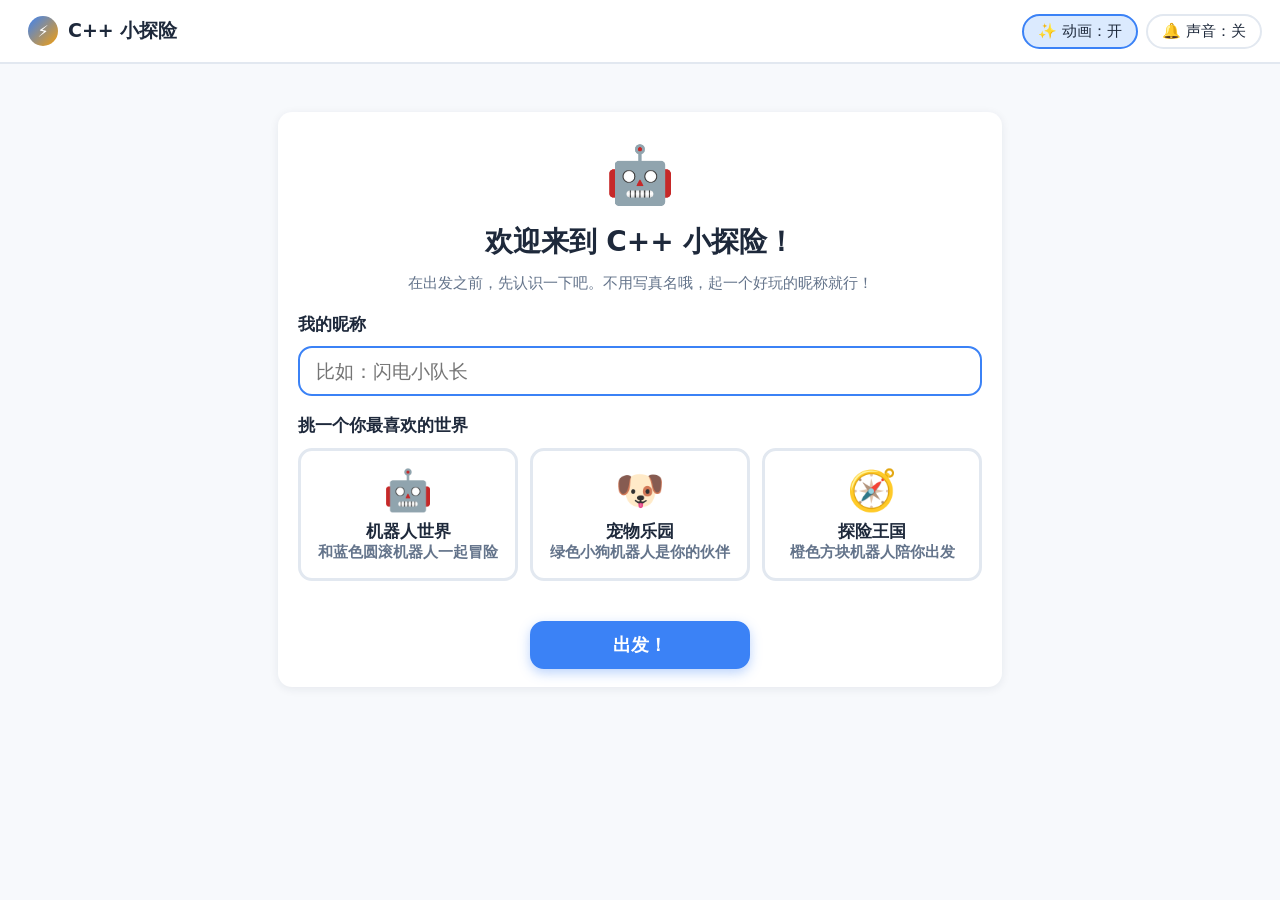
==== index.html @ 4bc02926 "建造: 11模块原始产出" ====
<!DOCTYPE html>
<html lang="zh-CN">
<head>
  <meta charset="UTF-8">
  <meta name="viewport" content="width=device-width, initial-scale=1.0">
  <title>机器人能量站 · C++ 小探险</title>
  <link rel="stylesheet" href="css/main.css">
</head>
<body>
  <div id="app">
    <div style="max-width:520px;margin:80px auto;text-align:center;color:#64748b;font-family:system-ui,sans-serif;">
      正在打开实验室的大门……
    </div>
  </div>
  <noscript>
    <div style="max-width:520px;margin:80px auto;text-align:center;font-family:system-ui,sans-serif;">
      这个学习站需要打开 JavaScript 才能运行，请找老师帮忙看看浏览器设置。
    </div>
  </noscript>

  <!-- 脚本顺序：严格按 docs/CONTRACT.md §2，不得调整 -->
  <script src="js/engine/ir.js"></script>
  <script src="js/engine/storage.js"></script>
  <script src="js/engine/evidence.js"></script>
  <script src="js/engine/hints.js"></script>
  <script src="js/engine/compiler.js"></script>
  <script src="js/engine/report.js"></script>
  <script src="js/content/trial.js"></script>
  <script src="js/content/lesson1.js"></script>
  <script src="js/content/lesson2.js"></script>
  <script src="js/engine/lessonEngine.js"></script>
  <script src="js/ui/visualizer.js"></script>
  <script src="js/ui/app.js"></script>
</body>
</html>
---- css/main.css ----
/* =============================================================================
 * main.css — 儿童端全站样式（owner: ui-app）
 * 契约依据：docs/CONTRACT.md §13
 * - token 全量定义；儿童端正文 >= 17px；大按钮大圆角；活泼但不花哨
 * - .no-anim 下所有过渡/动画瞬时完成（CONTRACT §12 / 验收 §12.2）
 * ========================================================================== */

/* ---------------------------------------------------------------- tokens -- */
:root {
  --c-bg: #f7f9fc;
  --c-card: #fff;
  --c-primary: #3b82f6;
  --c-accent: #f59e0b;
  --c-ok: #22c55e;
  --c-err: #ef4444;
  --c-ink: #1e293b;
  --c-muted: #64748b;
  --radius: 14px;

  /* 派生 token（仅内部使用，主 token 见上） */
  --c-primary-soft: #dbeafe;
  --c-accent-soft: #fef3c7;
  --c-ok-soft: #dcfce7;
  --c-err-soft: #fee2e2;
  --c-line: #e2e8f0;
  --c-code-bg: #0f172a;
  --c-code-ink: #e2e8f0;
  --shadow: 0 2px 10px rgba(30, 41, 59, 0.08);
  --shadow-lift: 0 6px 18px rgba(30, 41, 59, 0.14);
  --font: system-ui, -apple-system, "Segoe UI", Roboto, "PingFang SC",
          "Hiragino Sans GB", "Microsoft YaHei", sans-serif;
  --mono: ui-monospace, SFMono-Regular, Menlo, Consolas, "Courier New", monospace;
}

/* ------------------------------------------------------------ base reset -- */
* { box-sizing: border-box; }
html, body { margin: 0; padding: 0; }
body {
  font-family: var(--font);
  font-size: 17px;               /* 儿童端正文最小字号（CONTRACT §13） */
  line-height: 1.6;
  color: var(--c-ink);
  background: var(--c-bg);
  -webkit-font-smoothing: antialiased;
}
h1, h2, h3, h4 { margin: 0 0 .4em; line-height: 1.3; }
h1 { font-size: 28px; }
h2 { font-size: 23px; }
h3 { font-size: 19px; }
p { margin: 0 0 .7em; }
a { color: var(--c-primary); }
button { font-family: inherit; }
img, svg { max-width: 100%; }

/* 动画开关：body.no-anim 时一切动画瞬时完成 */
body.no-anim *, body.no-anim *::before, body.no-anim *::after {
  transition: none !important;
  animation: none !important;
}

/* --------------------------------------------------------------- topbar -- */
.topbar {
  display: flex;
  align-items: center;
  justify-content: space-between;
  gap: 12px;
  padding: 10px 18px;
  background: var(--c-card);
  border-bottom: 2px solid var(--c-line);
  position: sticky;
  top: 0;
  z-index: 40;
}
.topbar .brand {
  display: flex;
  align-items: center;
  gap: 10px;
  font-weight: 800;
  font-size: 19px;
  color: var(--c-ink);
  background: none;
  border: none;
  cursor: pointer;
  padding: 6px 10px;
  border-radius: var(--radius);
}
.topbar .brand:hover { background: var(--c-primary-soft); }
.brand .brand-dot {
  width: 30px; height: 30px; border-radius: 50%;
  display: inline-flex; align-items: center; justify-content: center;
  background: linear-gradient(135deg, var(--c-primary), var(--c-accent));
  color: #fff; font-size: 16px;
}
.top-actions { display: flex; align-items: center; gap: 8px; }
.toggle-btn {
  border: 2px solid var(--c-line);
  background: var(--c-card);
  color: var(--c-ink);
  border-radius: 999px;
  padding: 6px 14px;
  font-size: 15px;
  cursor: pointer;
  transition: background .15s, border-color .15s;
}
.toggle-btn.on { border-color: var(--c-primary); background: var(--c-primary-soft); }
.toggle-btn:hover { border-color: var(--c-primary); }

/* 课程内进度点：只表示位置，不是分数 */
.progress-dots { display: flex; gap: 7px; align-items: center; }
.progress-dots .dot {
  width: 13px; height: 13px; border-radius: 50%;
  background: var(--c-line);
  border: 2px solid transparent;
  transition: background .2s, border-color .2s, transform .2s;
}
.progress-dots .dot.done { background: var(--c-ok); }
.progress-dots .dot.current {
  background: var(--c-card);
  border-color: var(--c-primary);
  transform: scale(1.25);
}

/* ----------------------------------------------------------------- view -- */
.view { max-width: 1280px; margin: 0 auto; padding: 20px 18px 40px; }
.view-narrow { max-width: 760px; }

/* ---------------------------------------------------------------- cards -- */
.card {
  background: var(--c-card);
  border-radius: var(--radius);
  box-shadow: var(--shadow);
  padding: 18px 20px;
}
.card + .card { margin-top: 14px; }

/* -------------------------------------------------------------- buttons -- */
.btn {
  display: inline-flex;
  align-items: center;
  justify-content: center;
  gap: 7px;
  min-height: 48px;              /* 大点击区（CONTRACT §13） */
  padding: 10px 22px;
  font-size: 18px;
  font-weight: 700;
  color: var(--c-ink);
  background: var(--c-card);
  border: 2px solid var(--c-line);
  border-radius: var(--radius);
  cursor: pointer;
  transition: transform .12s, box-shadow .12s, background .15s, border-color .15s;
  user-select: none;
}
.btn:hover:not(:disabled) { transform: translateY(-1px); box-shadow: var(--shadow); }
.btn:active:not(:disabled) { transform: translateY(1px); }
.btn:disabled { opacity: .45; cursor: not-allowed; }
.btn:focus-visible { outline: 3px solid var(--c-primary); outline-offset: 2px; }

/* 高亮主按钮：同屏 <= 2（CONTRACT §13 / 红线 §14.5，由 app.js 控制数量） */
.btn-primary {
  background: var(--c-primary);
  border-color: var(--c-primary);
  color: #fff;
  box-shadow: 0 4px 12px rgba(59, 130, 246, .35);
}
.btn-primary:hover:not(:disabled) { background: #2f6fe0; }
.btn-accent {
  background: var(--c-accent);
  border-color: var(--c-accent);
  color: #fff;
}
.btn-ghost { background: transparent; border-color: transparent; }
.btn-ghost:hover:not(:disabled) { background: var(--c-primary-soft); }
.btn-sm { min-height: 38px; font-size: 15px; padding: 6px 14px; }
.btn-ok { background: var(--c-ok); border-color: var(--c-ok); color: #fff; }

/* ----------------------------------------------------------- onboarding -- */
.onboard-card { margin-top: 28px; text-align: center; }
.onboard-card .mascot { font-size: 56px; margin-bottom: 4px; }
.field-label { display: block; font-weight: 700; margin: 16px 0 8px; text-align: left; }
.text-input {
  width: 100%;
  font-size: 19px;
  font-family: inherit;
  padding: 12px 16px;
  border: 2px solid var(--c-line);
  border-radius: var(--radius);
  outline: none;
  transition: border-color .15s;
}
.text-input:focus { border-color: var(--c-primary); }
.theme-grid { display: grid; grid-template-columns: repeat(3, 1fr); gap: 12px; margin-top: 8px; }
.theme-card {
  border: 3px solid var(--c-line);
  border-radius: var(--radius);
  background: var(--c-card);
  padding: 16px 8px;
  cursor: pointer;
  font-size: 17px;
  font-weight: 700;
  color: var(--c-ink);
  transition: border-color .15s, transform .15s, background .15s;
}
.theme-card .theme-icon { font-size: 40px; display: block; margin-bottom: 6px; }
.theme-card:hover { transform: translateY(-2px); }
.theme-card.selected {
  border-color: var(--c-primary);
  background: var(--c-primary-soft);
}
.form-hint { color: var(--c-muted); font-size: 15px; }
.form-err { color: var(--c-err); font-size: 15px; font-weight: 700; min-height: 22px; }

/* ----------------------------------------------------------------- home -- */
.home-hello { display: flex; align-items: center; gap: 10px; margin: 6px 0 18px; }
.home-hello .hello-icon { font-size: 40px; }
.home-grid {
  display: grid;
  grid-template-columns: repeat(auto-fit, minmax(240px, 1fr));
  gap: 14px;
}
.home-card {
  text-align: left;
  border: 3px solid var(--c-line);
  border-radius: var(--radius);
  background: var(--c-card);
  padding: 18px;
  cursor: pointer;
  font-family: inherit;
  font-size: 17px;
  color: var(--c-ink);
  box-shadow: var(--shadow);
  transition: transform .15s, box-shadow .15s, border-color .15s;
  display: flex;
  flex-direction: column;
  gap: 4px;
}
.home-card:hover:not(:disabled) { transform: translateY(-3px); box-shadow: var(--shadow-lift); border-color: var(--c-primary); }
.home-card:disabled { opacity: .55; cursor: not-allowed; }
.home-card .hc-icon { font-size: 34px; }
.home-card .hc-title { font-size: 20px; font-weight: 800; }
.home-card .hc-desc { color: var(--c-muted); font-size: 15px; }
.home-card.hc-continue { border-color: var(--c-accent); background: var(--c-accent-soft); }
.section-title { margin: 26px 0 10px; font-size: 20px; }

/* 作品卡 */
.artifact-row { display: flex; flex-wrap: wrap; gap: 14px; }
.artifact-card {
  background: linear-gradient(160deg, #fff, var(--c-primary-soft));
  border: 2px solid var(--c-primary);
  border-radius: var(--radius);
  padding: 14px 18px;
  min-width: 230px;
  box-shadow: var(--shadow);
}
.artifact-card .ac-title { font-weight: 800; font-size: 18px; margin-bottom: 4px; }
.artifact-card .ac-line { font-size: 15px; color: var(--c-muted); }
.artifact-empty {
  border: 2px dashed var(--c-line);
  border-radius: var(--radius);
  padding: 18px;
  color: var(--c-muted);
}
.teacher-link-row { text-align: right; margin-top: 34px; }
.teacher-link { font-size: 13px; color: var(--c-muted); text-decoration: none; }
.teacher-link:hover { color: var(--c-primary); text-decoration: underline; }

/* ------------------------------------------------------------ lesson 布局 -- */
.lesson-grid {
  display: grid;
  grid-template-columns: minmax(250px, 320px) minmax(0, 1fr) minmax(260px, 330px);
  gap: 14px;
  align-items: start;
}
.panel {
  background: var(--c-card);
  border-radius: var(--radius);
  box-shadow: var(--shadow);
  padding: 14px 16px;
}
.panel + .panel { margin-top: 12px; }
.panel-title {
  font-size: 15px;
  font-weight: 800;
  color: var(--c-muted);
  letter-spacing: .05em;
  margin-bottom: 8px;
  display: flex;
  align-items: center;
  gap: 6px;
}

/* 左栏：任务场景 */
.scene-goal {
  background: var(--c-accent-soft);
  border-radius: calc(var(--radius) - 4px);
  padding: 10px 12px;
  font-size: 16px;
}
#viz-host { min-height: 260px; }

/* 中栏：活动头 */
.activity-head .ah-kicker { color: var(--c-muted); font-size: 14px; font-weight: 700; }
.activity-head h2 { margin-bottom: 4px; }
.activity-prompt { font-size: 17px; }
.lesson-intro-card { text-align: center; padding: 30px 24px; }
.lesson-intro-card .li-icon { font-size: 54px; }

/* 预测面板 */
.predict-panel {
  border: 3px solid var(--c-accent);
  background: var(--c-accent-soft);
  border-radius: var(--radius);
  padding: 14px 16px;
}
.predict-panel .pp-q { font-weight: 700; font-size: 18px; }
.predict-row { display: flex; gap: 10px; flex-wrap: wrap; align-items: center; margin-top: 10px; }
.predict-input {
  width: 130px;
  font-size: 22px;
  text-align: center;
  padding: 8px 10px;
  border: 2px solid var(--c-line);
  border-radius: var(--radius);
}
.predict-done {
  background: var(--c-primary-soft);
  border-radius: calc(var(--radius) - 4px);
  padding: 8px 12px;
  font-size: 16px;
}

/* 选项 chips（choice/预测choice/迁移题等通用） */
.chip-row { display: flex; flex-wrap: wrap; gap: 10px; margin-top: 8px; }
.chip {
  border: 2px solid var(--c-line);
  background: var(--c-card);
  border-radius: 999px;
  min-height: 46px;
  padding: 8px 20px;
  font-size: 17px;
  font-weight: 700;
  cursor: pointer;
  transition: border-color .15s, background .15s, transform .12s;
}
.chip:hover:not(:disabled) { border-color: var(--c-primary); transform: translateY(-1px); }
.chip.selected { border-color: var(--c-primary); background: var(--c-primary-soft); }
.chip.right { border-color: var(--c-ok); background: var(--c-ok-soft); }
.chip.wrong { border-color: var(--c-err); background: var(--c-err-soft); }
.chip:disabled { cursor: default; opacity: .8; }

/* 排序活动 */
.order-list { list-style: none; margin: 8px 0 0; padding: 0; display: flex; flex-direction: column; gap: 8px; }
.order-item {
  display: flex;
  align-items: center;
  gap: 10px;
  border: 2px solid var(--c-line);
  border-radius: var(--radius);
  background: var(--c-card);
  padding: 8px 12px;
  transition: border-color .15s, background .15s;
}
.order-item.selected { border-color: var(--c-primary); background: var(--c-primary-soft); }
.order-item .oi-label { flex: 1; font-size: 17px; font-weight: 600; cursor: pointer; }
.order-item .oi-num {
  width: 30px; height: 30px; border-radius: 50%;
  background: var(--c-primary-soft);
  color: var(--c-primary);
  font-weight: 800;
  display: inline-flex; align-items: center; justify-content: center;
  flex: none;
}
.order-item .oi-btns { display: flex; gap: 6px; }

/* 槽位活动 */
.slot-row { display: flex; flex-wrap: wrap; gap: 10px; margin-top: 8px; }
.slot-chip {
  border: 2px dashed var(--c-accent);
  background: var(--c-accent-soft);
  border-radius: var(--radius);
  padding: 8px 16px;
  font-size: 17px;
  font-weight: 700;
  cursor: pointer;
}
.slot-chip:hover { border-style: solid; }
.slot-chip .sc-val { color: var(--c-primary); font-family: var(--mono); }
.slot-editor { margin-top: 10px; display: flex; gap: 10px; flex-wrap: wrap; align-items: center; }

/* 找错活动 */
.bug-note {
  background: var(--c-accent-soft);
  border-radius: calc(var(--radius) - 4px);
  padding: 10px 12px;
  margin-top: 8px;
  font-size: 16px;
}

/* 教学播放器 */
.teach-box {
  border: 2px solid var(--c-primary);
  border-radius: var(--radius);
  background: var(--c-primary-soft);
  padding: 14px 16px;
}
.teach-box .tb-step { font-size: 18px; font-weight: 600; min-height: 56px; }
.teach-box .tb-show {
  font-family: var(--mono);
  background: var(--c-card);
  border-radius: 8px;
  padding: 6px 10px;
  display: inline-block;
  margin-top: 6px;
}
.teach-nav { display: flex; gap: 10px; margin-top: 10px; align-items: center; }
.teach-count { color: var(--c-muted); font-size: 15px; }

/* explain 活动 */
.explain-area {
  width: 100%;
  min-height: 110px;
  font-size: 17px;
  font-family: inherit;
  border: 2px solid var(--c-line);
  border-radius: var(--radius);
  padding: 10px 14px;
  resize: vertical;
}
.explain-area:focus { outline: none; border-color: var(--c-primary); }

/* build 活动 */
.build-group { margin-top: 12px; }
.build-group .bg-title { font-weight: 800; margin-bottom: 6px; }

/* ------------------------------------------------------------- 代码台 ---- */
.code-panel { margin-top: 12px; }
.code-tabs { display: flex; gap: 6px; flex-wrap: wrap; margin-bottom: 8px; align-items: center; }
.code-tab {
  border: 2px solid var(--c-line);
  background: var(--c-card);
  border-radius: 999px;
  padding: 5px 15px;
  font-size: 15px;
  font-weight: 700;
  cursor: pointer;
  color: var(--c-muted);
}
.code-tab.active { border-color: var(--c-primary); background: var(--c-primary-soft); color: var(--c-primary); }
.code-peek { margin-left: auto; }

.codeview {
  background: var(--c-code-bg);
  color: var(--c-code-ink);
  border-radius: var(--radius);
  padding: 12px 0;
  font-family: var(--mono);
  font-size: 16.5px;
  line-height: 1.7;
  overflow-x: auto;
}
.code-line { display: flex; padding: 1px 14px 1px 0; white-space: pre; }
.code-line .ln {
  width: 44px;
  flex: none;
  text-align: right;
  padding-right: 14px;
  color: #475569;
  user-select: none;
}
.code-line.current {
  background: var(--c-accent);
  color: #1e293b;
  border-radius: 6px;
}
.code-line.current .ln { color: #7c5800; font-weight: 800; }
.code-line.clickable { cursor: pointer; }
.code-line.clickable:hover { background: #1e293b; }
.code-line.bug-fixed { background: rgba(34, 197, 94, .25); border-radius: 6px; }
.cpp-id { border-bottom: 1px dotted #64748b; cursor: help; }

/* 图块视图 */
.blocks-view { display: flex; flex-direction: column; gap: 8px; }
.block {
  border-radius: var(--radius);
  padding: 9px 14px;
  font-size: 16.5px;
  font-weight: 600;
  color: var(--c-ink);
  border: 2px solid transparent;
  display: flex;
  align-items: baseline;
  gap: 8px;
  transition: border-color .15s, transform .15s;
}
.block .blk-icon { flex: none; }
.block code { font-family: var(--mono); font-size: 15.5px; }
.block-declare { background: var(--c-primary-soft); }
.block-assign { background: var(--c-accent-soft); }
.block-output { background: var(--c-ok-soft); }
.block-if { background: #ede9fe; }
.block.current { border-color: var(--c-ink); transform: scale(1.01); }
.block-nest { margin-left: 26px; display: flex; flex-direction: column; gap: 8px; }
.block-branch-label { font-size: 14px; font-weight: 800; color: var(--c-muted); margin-left: 26px; }

/* 自由编辑 */
.free-area {
  width: 100%;
  min-height: 240px;
  background: var(--c-code-bg);
  color: var(--c-code-ink);
  font-family: var(--mono);
  font-size: 16px;
  line-height: 1.6;
  border: none;
  border-radius: var(--radius);
  padding: 14px;
  resize: vertical;
}
.free-area:focus { outline: 3px solid var(--c-primary); }
.console-badge {
  display: inline-flex;
  align-items: center;
  gap: 5px;
  background: var(--c-ink);
  color: #fff;
  font-size: 13px;
  font-weight: 800;
  border-radius: 999px;
  padding: 3px 12px;
}

/* --------------------------------------------------------- 右栏状态透镜 -- */
.vars-grid { display: flex; flex-wrap: wrap; gap: 8px; }
.var-card {
  border: 2px solid var(--c-primary);
  border-radius: var(--radius);
  padding: 6px 12px;
  min-width: 86px;
  text-align: center;
  background: var(--c-primary-soft);
}
.var-card .vc-name { font-family: var(--mono); font-size: 14px; color: var(--c-muted); }
.var-card .vc-val { font-size: 24px; font-weight: 800; font-family: var(--mono); }
.var-card .vc-val.flash { animation: varflash .6s ease; }
@keyframes varflash {
  0% { transform: scale(1.35); color: var(--c-accent); }
  100% { transform: scale(1); }
}
.var-card.vc-true { border-color: var(--c-ok); background: var(--c-ok-soft); }
.var-card.vc-false { border-color: var(--c-err); background: var(--c-err-soft); }
.vars-empty, .tl-empty { color: var(--c-muted); font-size: 15px; }

.timeline {
  list-style: none;
  margin: 0;
  padding: 0;
  max-height: 240px;
  overflow-y: auto;
  display: flex;
  flex-direction: column;
  gap: 6px;
}
.timeline li {
  display: flex;
  gap: 8px;
  align-items: baseline;
  font-size: 15px;
  padding: 5px 8px;
  border-radius: 8px;
  background: var(--c-bg);
}
.timeline li.latest { background: var(--c-accent-soft); font-weight: 700; }
.timeline .tl-no {
  flex: none;
  width: 24px; height: 24px;
  border-radius: 50%;
  background: var(--c-primary);
  color: #fff;
  font-size: 13px;
  font-weight: 800;
  display: inline-flex;
  align-items: center;
  justify-content: center;
  align-self: center;
}

.output-box {
  background: var(--c-code-bg);
  color: #a7f3d0;
  font-family: var(--mono);
  font-size: 17px;
  border-radius: calc(var(--radius) - 4px);
  padding: 10px 12px;
  min-height: 46px;
  white-space: pre-wrap;
  word-break: break-all;
}
.output-empty { color: #475569; font-family: var(--font); font-size: 15px; }

.hint-list { display: flex; flex-direction: column; gap: 8px; }
.hint-item {
  background: var(--c-accent-soft);
  border-radius: calc(var(--radius) - 4px);
  padding: 8px 12px;
  font-size: 16px;
}
.hint-item .hi-tag { font-weight: 800; color: var(--c-accent); margin-right: 4px; }
.hint-note { color: var(--c-muted); font-size: 15px; }

/* ------------------------------------------------------------- 按钮条 ---- */
.btnbar-wrap {
  position: sticky;
  bottom: 0;
  z-index: 30;
  margin-top: 18px;
  padding: 10px 0 14px;
  background: linear-gradient(to top, var(--c-bg) 75%, rgba(247, 249, 252, 0));
}
.btnbar {
  display: flex;
  flex-wrap: wrap;
  gap: 10px;
  justify-content: center;
  background: var(--c-card);
  border-radius: var(--radius);
  box-shadow: var(--shadow-lift);
  padding: 10px 14px;
}

/* ------------------------------------------------------------- 反馈卡 ---- */
.feedback-card {
  border-radius: var(--radius);
  padding: 14px 18px;
  margin-top: 12px;
  font-size: 17px;
  border: 2px solid transparent;
}
.fb-ok { background: var(--c-ok-soft); border-color: var(--c-ok); }
.fb-warn { background: var(--c-accent-soft); border-color: var(--c-accent); }
.fb-err { background: var(--c-err-soft); border-color: var(--c-err); }
.feedback-card .fb-title { font-weight: 800; font-size: 19px; display: flex; gap: 8px; align-items: center; }
.feedback-card .fb-actions { margin-top: 10px; display: flex; gap: 10px; flex-wrap: wrap; }

/* 编译结果 */
.compile-result { margin-top: 12px; }
.compile-result .cr-stdout {
  background: var(--c-code-bg);
  color: #a7f3d0;
  font-family: var(--mono);
  border-radius: 8px;
  padding: 8px 12px;
  white-space: pre-wrap;
  word-break: break-all;
  margin-top: 8px;
}
.compile-result .cr-meta { font-size: 13px; color: var(--c-muted); margin-top: 6px; }
.friendly-err { margin-top: 8px; padding: 8px 12px; background: var(--c-card); border-radius: 8px; }
.friendly-err .fe-msg { font-weight: 700; }
.friendly-err .fe-hint { color: var(--c-muted); font-size: 15px; }

/* ------------------------------------------------------------ 课末徽章页 -- */
.end-page { text-align: center; }
.badge-grid {
  display: grid;
  grid-template-columns: repeat(auto-fit, minmax(180px, 1fr));
  gap: 14px;
  margin: 18px 0;
}
.badge-card {
  background: linear-gradient(160deg, #fff, var(--c-accent-soft));
  border: 2px solid var(--c-accent);
  border-radius: var(--radius);
  padding: 18px 12px;
  animation: badgein .5s ease both;
}
@keyframes badgein {
  from { opacity: 0; transform: translateY(14px) scale(.9); }
  to { opacity: 1; transform: none; }
}
.badge-card .bd-icon { font-size: 42px; }
.badge-card .bd-title { font-weight: 800; font-size: 18px; margin-top: 6px; }
.badge-card .bd-desc { color: var(--c-muted); font-size: 15px; }
.next-preview {
  background: var(--c-primary-soft);
  border-radius: var(--radius);
  padding: 14px 18px;
  margin: 16px auto;
  max-width: 560px;
  font-size: 17px;
}

/* ---------------------------------------------------------------- modal -- */
.modal-mask {
  position: fixed;
  inset: 0;
  background: rgba(30, 41, 59, .45);
  z-index: 90;
  display: flex;
  align-items: center;
  justify-content: center;
  padding: 20px;
}
.modal-box {
  background: var(--c-card);
  border-radius: var(--radius);
  box-shadow: var(--shadow-lift);
  max-width: 720px;
  width: 100%;
  max-height: 85vh;
  overflow: auto;
  padding: 18px 20px;
}
.modal-head { display: flex; align-items: center; justify-content: space-between; gap: 10px; margin-bottom: 8px; }

/* ---------------------------------------------------------------- toast -- */
.toast {
  position: fixed;
  left: 50%;
  bottom: 90px;
  transform: translateX(-50%);
  background: var(--c-ink);
  color: #fff;
  font-size: 16px;
  padding: 10px 22px;
  border-radius: 999px;
  z-index: 99;
  box-shadow: var(--shadow-lift);
  animation: toastin .25s ease;
}
@keyframes toastin { from { opacity: 0; transform: translate(-50%, 10px); } }

/* 主题皮肤（轻微点缀，不花哨） */
body[data-theme="pet"] .brand .brand-dot { background: linear-gradient(135deg, #22c55e, #f59e0b); }
body[data-theme="adventure"] .brand .brand-dot { background: linear-gradient(135deg, #f59e0b, #ef4444); }

/* ------------------------------------------------------------ 响应式 ----- */
@media (max-width: 1080px) {
  .lesson-grid { grid-template-columns: 1fr; }
  .theme-grid { grid-template-columns: 1fr; }
  .btn { font-size: 16px; padding: 8px 14px; }
}
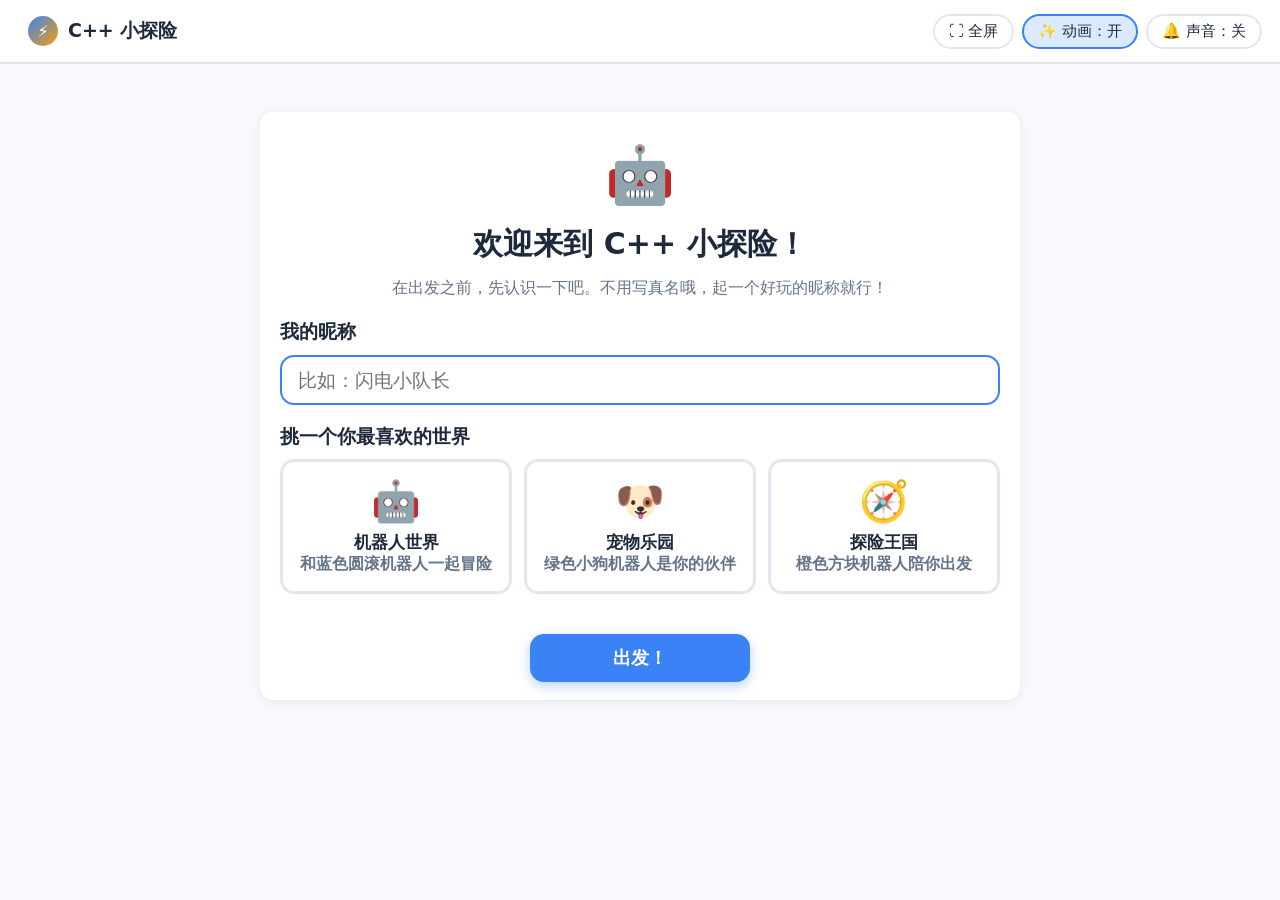
==== commit 23d3e733: "二轮建造: 三份教案+C++白话底册 + UI精简与iPad/笔记本全屏适配 Co-Authored-By: Claude Fable 5 <noreply@anthropic.com>" ====
--- a/index.html
+++ b/index.html
@@ -2,7 +2,11 @@
 <html lang="zh-CN">
 <head>
   <meta charset="UTF-8">
-  <meta name="viewport" content="width=device-width, initial-scale=1.0">
+  <!-- §13-2 全屏 slide 式适配（iPad + 笔记本） -->
+  <meta name="viewport" content="width=device-width, initial-scale=1, viewport-fit=cover">
+  <meta name="apple-mobile-web-app-capable" content="yes">
+  <meta name="mobile-web-app-capable" content="yes">
+  <meta name="apple-mobile-web-app-status-bar-style" content="black-translucent">
   <title>机器人能量站 · C++ 小探险</title>
   <link rel="stylesheet" href="css/main.css">
 </head>
--- a/css/main.css
+++ b/css/main.css
@@ -33,24 +33,36 @@
 }
 
 /* ------------------------------------------------------------ base reset -- */
+/* §13-2 全屏 slide 式外壳：页面永不整体滚动，只有 .view 与面板内部滚 */
 * { box-sizing: border-box; }
-html, body { margin: 0; padding: 0; }
+html, body { margin: 0; padding: 0; height: 100%; overflow: hidden; }
 body {
   font-family: var(--font);
-  font-size: 17px;               /* 儿童端正文最小字号（CONTRACT §13） */
+  /* 字号随视口缩放，但不低于儿童端正文最小 17px（CONTRACT §13） */
+  font-size: clamp(17px, 1vw + 12px, 19px);
   line-height: 1.6;
   color: var(--c-ink);
   background: var(--c-bg);
   -webkit-font-smoothing: antialiased;
+  touch-action: manipulation;    /* 防 iPad 双击缩放（§13-2） */
+}
+#app {
+  height: 100vh;
+  height: 100dvh;                /* dvh 带 vh 回退（§13-2） */
+  display: flex;
+  flex-direction: column;
+  overflow: hidden;
 }
 h1, h2, h3, h4 { margin: 0 0 .4em; line-height: 1.3; }
-h1 { font-size: 28px; }
-h2 { font-size: 23px; }
-h3 { font-size: 19px; }
+h1 { font-size: clamp(24px, 2vw + 14px, 30px); }
+h2 { font-size: clamp(20px, 1.4vw + 12px, 24px); }
+h3 { font-size: clamp(18px, .8vw + 14px, 20px); }
 p { margin: 0 0 .7em; }
 a { color: var(--c-primary); }
 button { font-family: inherit; }
 img, svg { max-width: 100%; }
+/* Visualizer SVG 场景等比缩放不溢出（§13-2） */
+#viz-host svg { max-width: 100%; max-height: 100%; }
 
 /* 动画开关：body.no-anim 时一切动画瞬时完成 */
 body.no-anim *, body.no-anim *::before, body.no-anim *::after {
@@ -93,6 +105,7 @@
 }
 .top-actions { display: flex; align-items: center; gap: 8px; }
 .toggle-btn {
+  white-space: nowrap;           /* 窄屏下不许把「动画：开」拆成竖排 */
   border: 2px solid var(--c-line);
   background: var(--c-card);
   color: var(--c-ink);
@@ -121,8 +134,20 @@
 }
 
 /* ----------------------------------------------------------------- view -- */
-.view { max-width: 1280px; margin: 0 auto; padding: 20px 18px 40px; }
-.view-narrow { max-width: 760px; }
+/* .view 是唯一的整页滚动容器（内容用左右 padding 居中，滚动条贴窗口边缘） */
+.view {
+  flex: 1 1 auto;
+  min-height: 0;
+  width: 100%;
+  overflow-y: auto;
+  overflow-x: hidden;
+  -webkit-overflow-scrolling: touch;
+  padding: 20px max(18px, calc((100% - 1280px) / 2)) 40px;
+}
+.view-narrow {
+  padding-left: max(18px, calc((100% - 760px) / 2));
+  padding-right: max(18px, calc((100% - 760px) / 2));
+}
 
 /* ---------------------------------------------------------------- cards -- */
 .card {
@@ -207,7 +232,7 @@
   border-color: var(--c-primary);
   background: var(--c-primary-soft);
 }
-.form-hint { color: var(--c-muted); font-size: 15px; }
+.form-hint { color: var(--c-muted); font-size: 16px; }
 .form-err { color: var(--c-err); font-size: 15px; font-weight: 700; min-height: 22px; }
 
 /* ----------------------------------------------------------------- home -- */
@@ -270,6 +295,28 @@
   grid-template-columns: minmax(250px, 320px) minmax(0, 1fr) minmax(260px, 330px);
   gap: 14px;
   align-items: start;
+}
+/* §13-2：右栏（状态透镜）全空时整栏收起，场景+交互占满 */
+.lesson-grid.no-lens { grid-template-columns: minmax(250px, 360px) minmax(0, 1fr); }
+.lesson-grid.no-lens .state-lens { display: none; }
+
+/* 抽屉呼出按钮 / 收起按钮 / 遮罩：≥1200px 一律隐藏 */
+.lens-fab {
+  display: none;
+  position: fixed;
+  right: 16px;
+  bottom: 92px;
+  z-index: 75;
+  border-radius: 999px;
+  box-shadow: var(--shadow-lift);
+}
+.lens-close { display: none; }
+.lens-mask {
+  display: none;
+  position: fixed;
+  inset: 0;
+  background: rgba(30, 41, 59, .35);
+  z-index: 80;
 }
 .panel {
   background: var(--c-card);
@@ -346,6 +393,9 @@
 .chip.selected { border-color: var(--c-primary); background: var(--c-primary-soft); }
 .chip.right { border-color: var(--c-ok); background: var(--c-ok-soft); }
 .chip.wrong { border-color: var(--c-err); background: var(--c-err-soft); }
+/* 对/错反馈图标与颜色并用（无障碍：不允许只靠颜色区分，风格与可视化的 真✓/假✗ 统一） */
+.chip.right::after { content: " ✓"; color: var(--c-ok); font-weight: 900; }
+.chip.wrong::after { content: " ✗"; color: var(--c-err); font-weight: 900; }
 .chip:disabled { cursor: default; opacity: .8; }
 
 /* 排序活动 */
@@ -548,7 +598,7 @@
 }
 .var-card.vc-true { border-color: var(--c-ok); background: var(--c-ok-soft); }
 .var-card.vc-false { border-color: var(--c-err); background: var(--c-err-soft); }
-.vars-empty, .tl-empty { color: var(--c-muted); font-size: 15px; }
+.vars-empty, .tl-empty { color: var(--c-muted); font-size: 16px; }
 
 .timeline {
   list-style: none;
@@ -564,7 +614,7 @@
   display: flex;
   gap: 8px;
   align-items: baseline;
-  font-size: 15px;
+  font-size: 16px; /* 孩子要读的"每一步小故事"正文（QA：儿童可读文字 ≥16px） */
   padding: 5px 8px;
   border-radius: 8px;
   background: var(--c-bg);
@@ -597,6 +647,27 @@
 }
 .output-empty { color: #475569; font-family: var(--font); font-size: 15px; }
 
+/* 提示面板：默认折叠成小按钮，有内容才展开（§13-2） */
+.hint-toggle {
+  display: flex;
+  align-items: center;
+  gap: 6px;
+  background: none;
+  border: none;
+  cursor: pointer;
+  padding: 0;
+  margin-bottom: 8px;
+  font-size: 15px;
+  font-weight: 800;
+  color: var(--c-muted);
+  letter-spacing: .05em;
+  min-height: 32px;
+}
+.hint-toggle:hover { color: var(--c-primary); }
+.panel.hint-collapsed { padding: 6px 12px; }
+.panel.hint-collapsed .hint-toggle { margin-bottom: 0; }
+.panel.hint-collapsed .hint-list { display: none; }
+
 .hint-list { display: flex; flex-direction: column; gap: 8px; }
 .hint-item {
   background: var(--c-accent-soft);
@@ -605,7 +676,7 @@
   font-size: 16px;
 }
 .hint-item .hi-tag { font-weight: 800; color: var(--c-accent); margin-right: 4px; }
-.hint-note { color: var(--c-muted); font-size: 15px; }
+.hint-note { color: var(--c-muted); font-size: 16px; }
 
 /* ------------------------------------------------------------- 按钮条 ---- */
 .btnbar-wrap {
@@ -707,6 +778,7 @@
   max-width: 720px;
   width: 100%;
   max-height: 85vh;
+  max-height: 85dvh;
   overflow: auto;
   padding: 18px 20px;
 }
@@ -734,8 +806,49 @@
 body[data-theme="adventure"] .brand .brand-dot { background: linear-gradient(135deg, #f59e0b, #ef4444); }
 
 /* ------------------------------------------------------------ 响应式 ----- */
-@media (max-width: 1080px) {
-  .lesson-grid { grid-template-columns: 1fr; }
+/* §13-2 断点：≥1200 三栏 / 768–1199 两栏+状态抽屉 / <768 单栏上下堆叠 */
+@media (max-width: 1199px) {
+  .lesson-grid { grid-template-columns: minmax(230px, 300px) minmax(0, 1fr); }
+  .lesson-grid.no-lens { grid-template-columns: minmax(230px, 300px) minmax(0, 1fr); }
+
+  /* 右栏变成右侧滑出抽屉（含变量卡/时间线/输出/提示） */
+  .state-lens {
+    position: fixed;
+    top: 0;
+    right: 0;
+    bottom: 0;
+    width: min(360px, 92vw);
+    z-index: 85;
+    background: var(--c-bg);
+    padding: 14px;
+    overflow-y: auto;
+    -webkit-overflow-scrolling: touch;
+    transform: translateX(105%);
+    transition: transform .25s ease;
+    box-shadow: -8px 0 24px rgba(30, 41, 59, .18);
+  }
+  .lesson-grid.no-lens .state-lens { display: block; } /* fixed 定位不占栏位，交给 JS 隐藏 fab */
+  .state-lens.open { transform: none; }
+  .state-lens .lens-close { display: inline-flex; margin-bottom: 10px; }
+  .lens-fab { display: inline-flex; }
+  .lens-mask.show { display: block; }
+}
+@media (max-width: 767px) {
+  .lesson-grid { grid-template-columns: 1fr; }        /* 单栏：场景在上、交互在下 */
+  .lesson-grid.no-lens { grid-template-columns: 1fr; }
   .theme-grid { grid-template-columns: 1fr; }
   .btn { font-size: 16px; padding: 8px 14px; }
-}
+  #viz-host { min-height: 180px; }
+  .topbar { padding: 8px 10px; gap: 8px; }
+  .topbar .brand { font-size: 16px; padding: 4px 6px; }
+  .top-actions { gap: 6px; }
+  .toggle-btn { font-size: 13px; padding: 5px 10px; }
+}
+
+/* 触控目标 ≥44px（§13-2；.btn/.chip 本身已 ≥46px） */
+@media (pointer: coarse) {
+  .btn-sm { min-height: 44px; }
+  .code-tab { min-height: 44px; }
+  .toggle-btn { min-height: 44px; }
+  .hint-toggle { min-height: 44px; }
+}
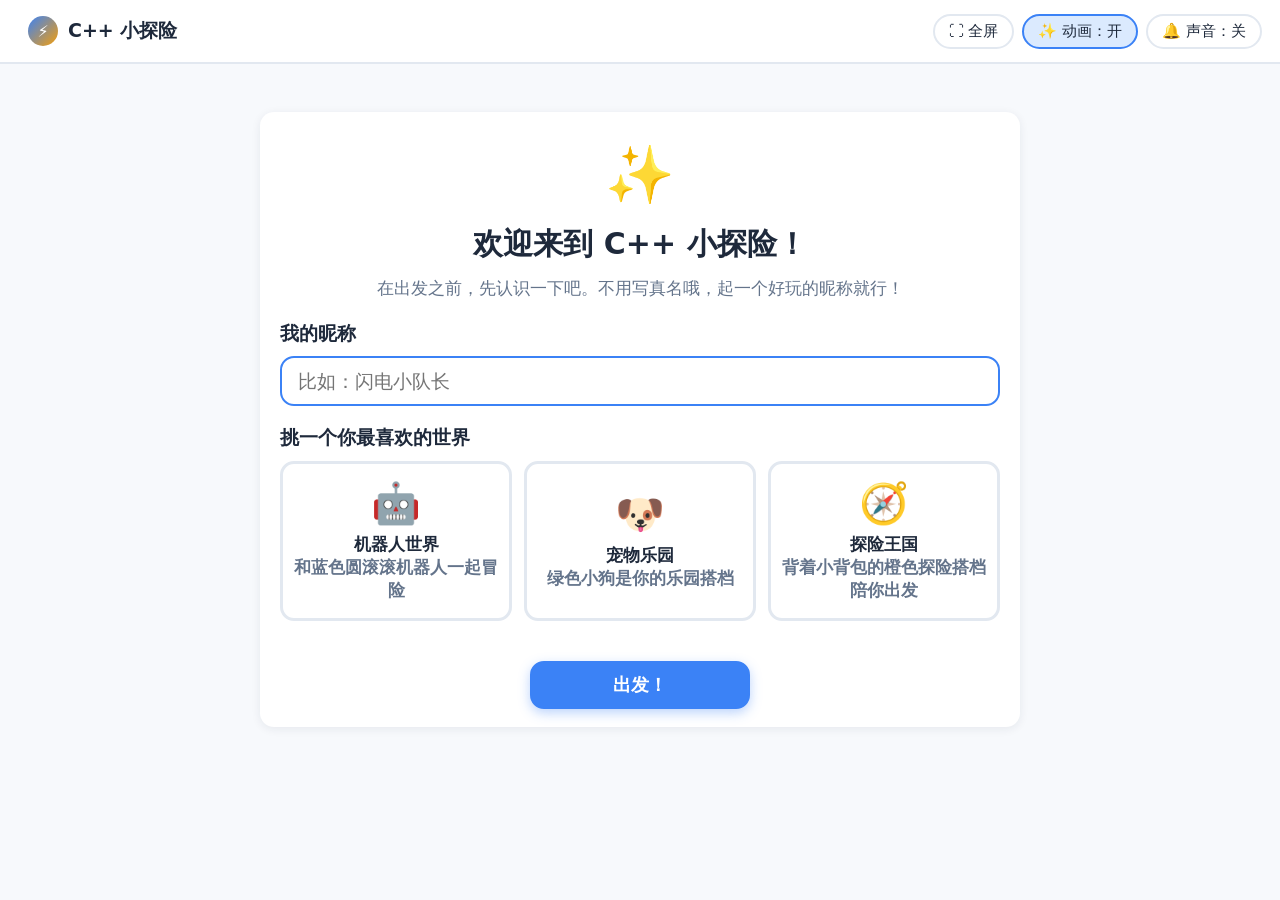
==== commit dfb8cb7c: "主题一致性: 渲染层主题词典(theme.js)+可视化三主题变体+教案对照表 (codex盘点118条清零) Co-Authored-By: Claude Fable 5 <noreply@anth" ====
--- a/index.html
+++ b/index.html
@@ -7,7 +7,8 @@
   <meta name="apple-mobile-web-app-capable" content="yes">
   <meta name="mobile-web-app-capable" content="yes">
   <meta name="apple-mobile-web-app-status-bar-style" content="black-translucent">
-  <title>机器人能量站 · C++ 小探险</title>
+  <!-- 主题选择前的中性标题；选定主题后由 app.js 按主题更新 document.title（§13-3） -->
+  <title>C++ 能量实验室 · 小探险</title>
   <link rel="stylesheet" href="css/main.css">
 </head>
 <body>
@@ -25,6 +26,7 @@
   <!-- 脚本顺序：严格按 docs/CONTRACT.md §2，不得调整 -->
   <script src="js/engine/ir.js"></script>
   <script src="js/engine/storage.js"></script>
+  <script src="js/engine/theme.js"></script>
   <script src="js/engine/evidence.js"></script>
   <script src="js/engine/hints.js"></script>
   <script src="js/engine/compiler.js"></script>
--- a/css/main.css
+++ b/css/main.css
@@ -77,6 +77,8 @@
   justify-content: space-between;
   gap: 12px;
   padding: 10px 18px;
+  /* 刘海/圆角屏 safe-area 回退间距（P1-6，viewport-fit=cover / 添加到主屏幕） */
+  padding: calc(10px + env(safe-area-inset-top, 0px)) calc(18px + env(safe-area-inset-right, 0px)) 10px calc(18px + env(safe-area-inset-left, 0px));
   background: var(--c-card);
   border-bottom: 2px solid var(--c-line);
   position: sticky;
@@ -143,10 +145,16 @@
   overflow-x: hidden;
   -webkit-overflow-scrolling: touch;
   padding: 20px max(18px, calc((100% - 1280px) / 2)) 40px;
+  padding: 20px
+    max(calc(18px + env(safe-area-inset-right, 0px)), calc((100% - 1280px) / 2))
+    calc(40px + env(safe-area-inset-bottom, 0px))
+    max(calc(18px + env(safe-area-inset-left, 0px)), calc((100% - 1280px) / 2));
 }
 .view-narrow {
   padding-left: max(18px, calc((100% - 760px) / 2));
+  padding-left: max(calc(18px + env(safe-area-inset-left, 0px)), calc((100% - 760px) / 2));
   padding-right: max(18px, calc((100% - 760px) / 2));
+  padding-right: max(calc(18px + env(safe-area-inset-right, 0px)), calc((100% - 760px) / 2));
 }
 
 /* ---------------------------------------------------------------- cards -- */
@@ -232,7 +240,7 @@
   border-color: var(--c-primary);
   background: var(--c-primary-soft);
 }
-.form-hint { color: var(--c-muted); font-size: 16px; }
+.form-hint { color: var(--c-muted); font-size: 17px; }  /* 儿童阅读文字 ≥17px（P1-4） */
 .form-err { color: var(--c-err); font-size: 15px; font-weight: 700; min-height: 22px; }
 
 /* ----------------------------------------------------------------- home -- */
@@ -263,7 +271,7 @@
 .home-card:disabled { opacity: .55; cursor: not-allowed; }
 .home-card .hc-icon { font-size: 34px; }
 .home-card .hc-title { font-size: 20px; font-weight: 800; }
-.home-card .hc-desc { color: var(--c-muted); font-size: 15px; }
+.home-card .hc-desc { color: var(--c-muted); font-size: 17px; }
 .home-card.hc-continue { border-color: var(--c-accent); background: var(--c-accent-soft); }
 .section-title { margin: 26px 0 10px; font-size: 20px; }
 
@@ -278,7 +286,7 @@
   box-shadow: var(--shadow);
 }
 .artifact-card .ac-title { font-weight: 800; font-size: 18px; margin-bottom: 4px; }
-.artifact-card .ac-line { font-size: 15px; color: var(--c-muted); }
+.artifact-card .ac-line { font-size: 17px; color: var(--c-muted); }
 .artifact-empty {
   border: 2px dashed var(--c-line);
   border-radius: var(--radius);
@@ -305,7 +313,11 @@
   display: none;
   position: fixed;
   right: 16px;
+  right: calc(16px + env(safe-area-inset-right, 0px));
+  /* 按按钮条实际高度定位（P1-5）：--btnbar-h 由 app.js ResizeObserver 实时写入 */
   bottom: 92px;
+  bottom: calc(var(--btnbar-h, 80px) + 12px);
+  bottom: calc(var(--btnbar-h, 80px) + 12px + env(safe-area-inset-bottom, 0px));
   z-index: 75;
   border-radius: 999px;
   box-shadow: var(--shadow-lift);
@@ -341,7 +353,7 @@
   background: var(--c-accent-soft);
   border-radius: calc(var(--radius) - 4px);
   padding: 10px 12px;
-  font-size: 16px;
+  font-size: 17px; /* 儿童阅读文字 ≥17px（P1-4） */
 }
 #viz-host { min-height: 260px; }
 
@@ -358,6 +370,8 @@
   background: var(--c-accent-soft);
   border-radius: var(--radius);
   padding: 14px 16px;
+  /* 极矮视口滚到预测面板时，提交键不被 sticky 按钮条遮挡（P1-5） */
+  scroll-margin-bottom: calc(var(--btnbar-h, 80px) + 16px);
 }
 .predict-panel .pp-q { font-weight: 700; font-size: 18px; }
 .predict-row { display: flex; gap: 10px; flex-wrap: wrap; align-items: center; margin-top: 10px; }
@@ -373,7 +387,7 @@
   background: var(--c-primary-soft);
   border-radius: calc(var(--radius) - 4px);
   padding: 8px 12px;
-  font-size: 16px;
+  font-size: 17px;
 }
 
 /* 选项 chips（choice/预测choice/迁移题等通用） */
@@ -443,7 +457,7 @@
   border-radius: calc(var(--radius) - 4px);
   padding: 10px 12px;
   margin-top: 8px;
-  font-size: 16px;
+  font-size: 17px;
 }
 
 /* 教学播放器 */
@@ -598,7 +612,7 @@
 }
 .var-card.vc-true { border-color: var(--c-ok); background: var(--c-ok-soft); }
 .var-card.vc-false { border-color: var(--c-err); background: var(--c-err-soft); }
-.vars-empty, .tl-empty { color: var(--c-muted); font-size: 16px; }
+.vars-empty, .tl-empty { color: var(--c-muted); font-size: 17px; }
 
 .timeline {
   list-style: none;
@@ -614,7 +628,7 @@
   display: flex;
   gap: 8px;
   align-items: baseline;
-  font-size: 16px; /* 孩子要读的"每一步小故事"正文（QA：儿童可读文字 ≥16px） */
+  font-size: 17px; /* 孩子要读的"每一步小故事"正文：儿童阅读文字 ≥17px（P1-4） */
   padding: 5px 8px;
   border-radius: 8px;
   background: var(--c-bg);
@@ -645,7 +659,7 @@
   white-space: pre-wrap;
   word-break: break-all;
 }
-.output-empty { color: #475569; font-family: var(--font); font-size: 15px; }
+.output-empty { color: #475569; font-family: var(--font); font-size: 17px; }
 
 /* 提示面板：默认折叠成小按钮，有内容才展开（§13-2） */
 .hint-toggle {
@@ -673,10 +687,10 @@
   background: var(--c-accent-soft);
   border-radius: calc(var(--radius) - 4px);
   padding: 8px 12px;
-  font-size: 16px;
+  font-size: 17px;
 }
 .hint-item .hi-tag { font-weight: 800; color: var(--c-accent); margin-right: 4px; }
-.hint-note { color: var(--c-muted); font-size: 16px; }
+.hint-note { color: var(--c-muted); font-size: 17px; }
 
 /* ------------------------------------------------------------- 按钮条 ---- */
 .btnbar-wrap {
@@ -685,6 +699,7 @@
   z-index: 30;
   margin-top: 18px;
   padding: 10px 0 14px;
+  padding-bottom: calc(14px + env(safe-area-inset-bottom, 0px));
   background: linear-gradient(to top, var(--c-bg) 75%, rgba(247, 249, 252, 0));
 }
 .btnbar {
@@ -727,7 +742,7 @@
 .compile-result .cr-meta { font-size: 13px; color: var(--c-muted); margin-top: 6px; }
 .friendly-err { margin-top: 8px; padding: 8px 12px; background: var(--c-card); border-radius: 8px; }
 .friendly-err .fe-msg { font-weight: 700; }
-.friendly-err .fe-hint { color: var(--c-muted); font-size: 15px; }
+.friendly-err .fe-hint { color: var(--c-muted); font-size: 17px; }
 
 /* ------------------------------------------------------------ 课末徽章页 -- */
 .end-page { text-align: center; }
@@ -750,7 +765,7 @@
 }
 .badge-card .bd-icon { font-size: 42px; }
 .badge-card .bd-title { font-weight: 800; font-size: 18px; margin-top: 6px; }
-.badge-card .bd-desc { color: var(--c-muted); font-size: 15px; }
+.badge-card .bd-desc { color: var(--c-muted); font-size: 17px; }
 .next-preview {
   background: var(--c-primary-soft);
   border-radius: var(--radius);
@@ -789,10 +804,11 @@
   position: fixed;
   left: 50%;
   bottom: 90px;
+  bottom: calc(90px + env(safe-area-inset-bottom, 0px));
   transform: translateX(-50%);
   background: var(--c-ink);
   color: #fff;
-  font-size: 16px;
+  font-size: 17px;
   padding: 10px 22px;
   border-radius: 999px;
   z-index: 99;
@@ -804,6 +820,19 @@
 /* 主题皮肤（轻微点缀，不花哨） */
 body[data-theme="pet"] .brand .brand-dot { background: linear-gradient(135deg, #22c55e, #f59e0b); }
 body[data-theme="adventure"] .brand .brand-dot { background: linear-gradient(135deg, #f59e0b, #ef4444); }
+
+/* §13-3 主题氛围（轻量）：每主题一个 accent 色 + 页面/场景区淡背景色。
+ * 场景内的能量容器/门造型三变体在 visualizer.js 注入的样式里（同用 data-theme）。 */
+body[data-theme="pet"] {
+  --c-accent: #65a30d;            /* 草地绿 accent */
+  --c-bg: #f3f9ee;                /* 乐园淡草色底 */
+}
+body[data-theme="adventure"] {
+  --c-accent: #d97706;            /* 火把橙 accent */
+  --c-bg: #faf6ec;                /* 王国淡岩色底 */
+}
+body[data-theme="pet"] .scene-goal { background: #ecfccb; }
+body[data-theme="adventure"] .scene-goal { background: #fdeed3; }
 
 /* ------------------------------------------------------------ 响应式 ----- */
 /* §13-2 断点：≥1200 三栏 / 768–1199 两栏+状态抽屉 / <768 单栏上下堆叠 */
@@ -821,6 +850,7 @@
     z-index: 85;
     background: var(--c-bg);
     padding: 14px;
+    padding: calc(14px + env(safe-area-inset-top, 0px)) calc(14px + env(safe-area-inset-right, 0px)) calc(14px + env(safe-area-inset-bottom, 0px)) 14px;
     overflow-y: auto;
     -webkit-overflow-scrolling: touch;
     transform: translateX(105%);
@@ -833,13 +863,15 @@
   .lens-fab { display: inline-flex; }
   .lens-mask.show { display: block; }
 }
+/* <768：前两栏（场景+交互）堆叠为单列；状态透镜维持 1199 断点的抽屉（裁定：不做整页单栏改造） */
 @media (max-width: 767px) {
-  .lesson-grid { grid-template-columns: 1fr; }        /* 单栏：场景在上、交互在下 */
+  .lesson-grid { grid-template-columns: 1fr; }        /* 场景在上、交互在下 */
   .lesson-grid.no-lens { grid-template-columns: 1fr; }
   .theme-grid { grid-template-columns: 1fr; }
   .btn { font-size: 16px; padding: 8px 14px; }
   #viz-host { min-height: 180px; }
   .topbar { padding: 8px 10px; gap: 8px; }
+  .topbar { padding: calc(8px + env(safe-area-inset-top, 0px)) calc(10px + env(safe-area-inset-right, 0px)) 8px calc(10px + env(safe-area-inset-left, 0px)); }
   .topbar .brand { font-size: 16px; padding: 4px 6px; }
   .top-actions { gap: 6px; }
   .toggle-btn { font-size: 13px; padding: 5px 10px; }
@@ -851,4 +883,12 @@
   .code-tab { min-height: 44px; }
   .toggle-btn { min-height: 44px; }
   .hint-toggle { min-height: 44px; }
-}
+  /* 其余直接绑 click 的非 .btn 元素（P1-3） */
+  .topbar .brand { min-height: 44px; }
+  .code-line.clickable { min-height: 44px; align-items: center; }
+  .slot-chip { min-height: 44px; }
+  .theme-card { min-height: 44px; }
+  .cpp-id { padding: 8px 2px; }              /* 点按查释义的小热区 */
+  .var-card .vc-name { padding: 8px 0; }      /* 点按查释义的小热区 */
+  .teacher-link { display: inline-block; padding: 14px 10px; }
+}
